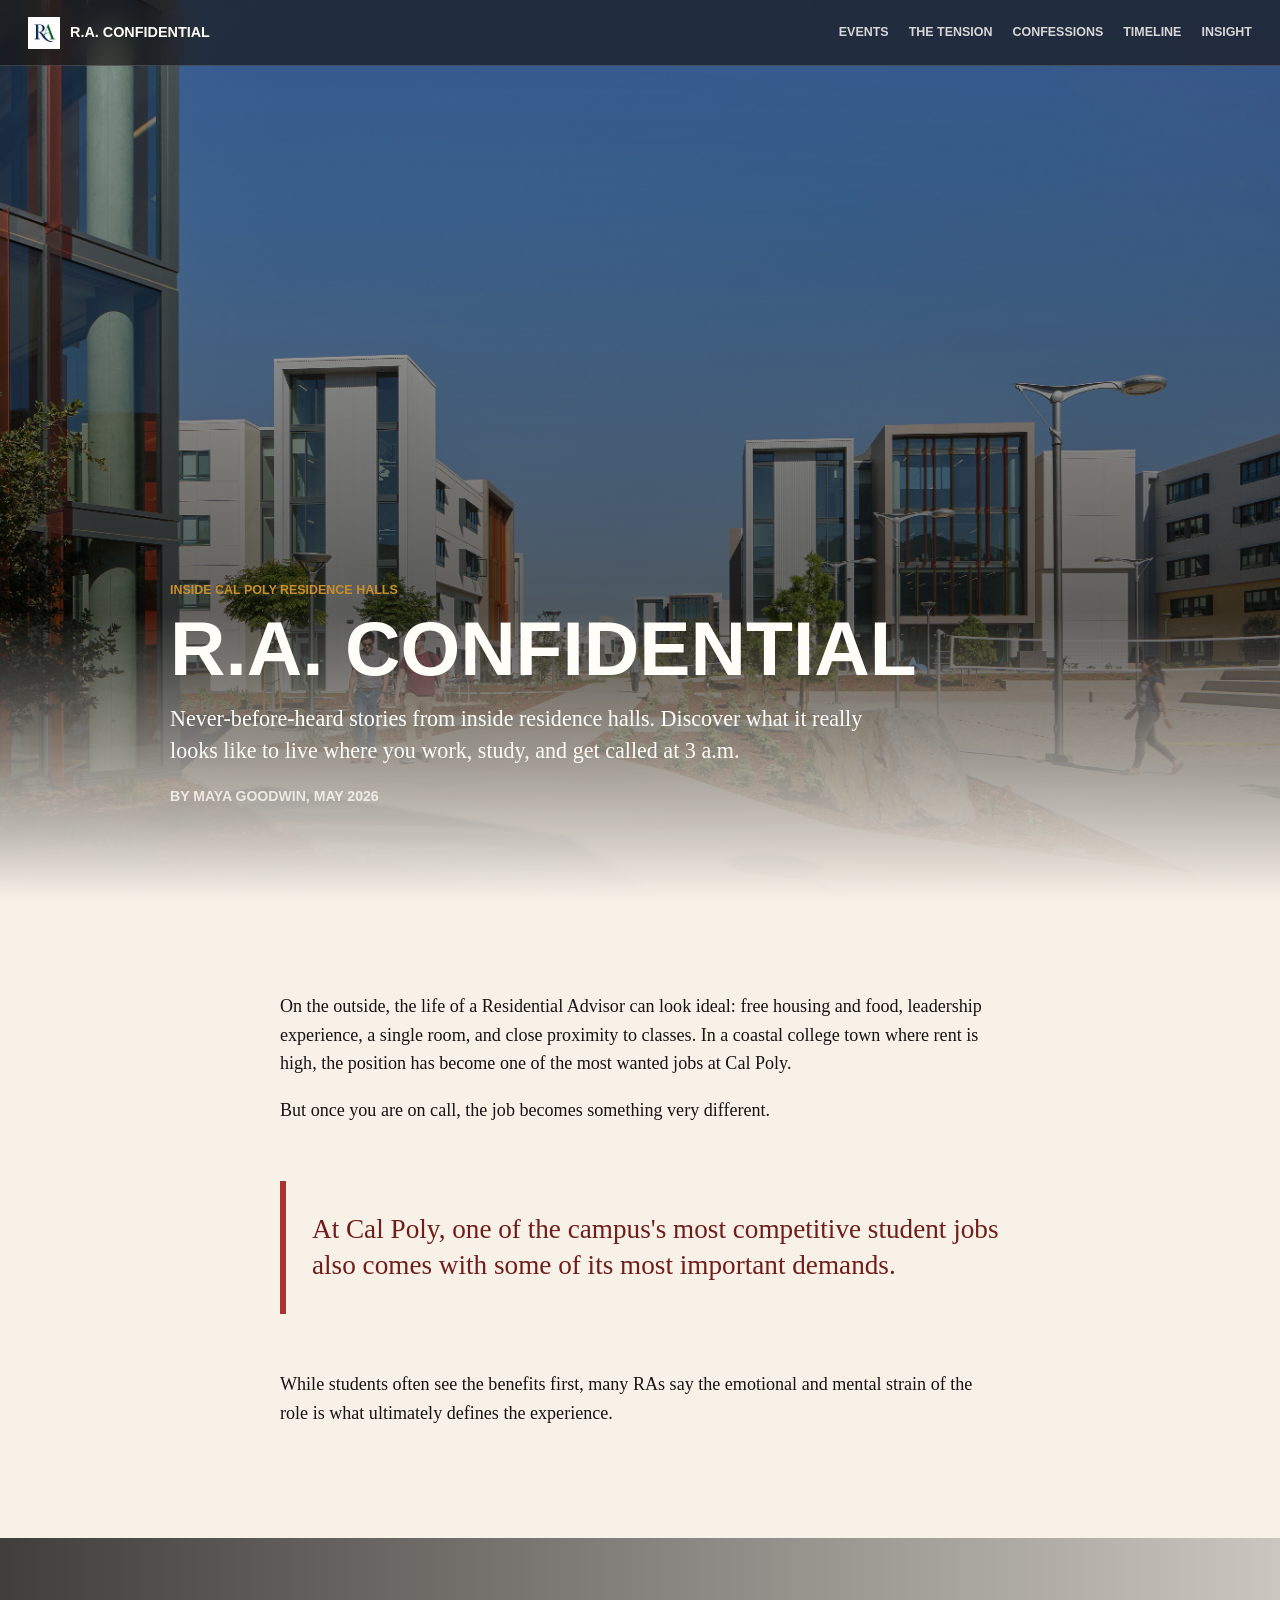
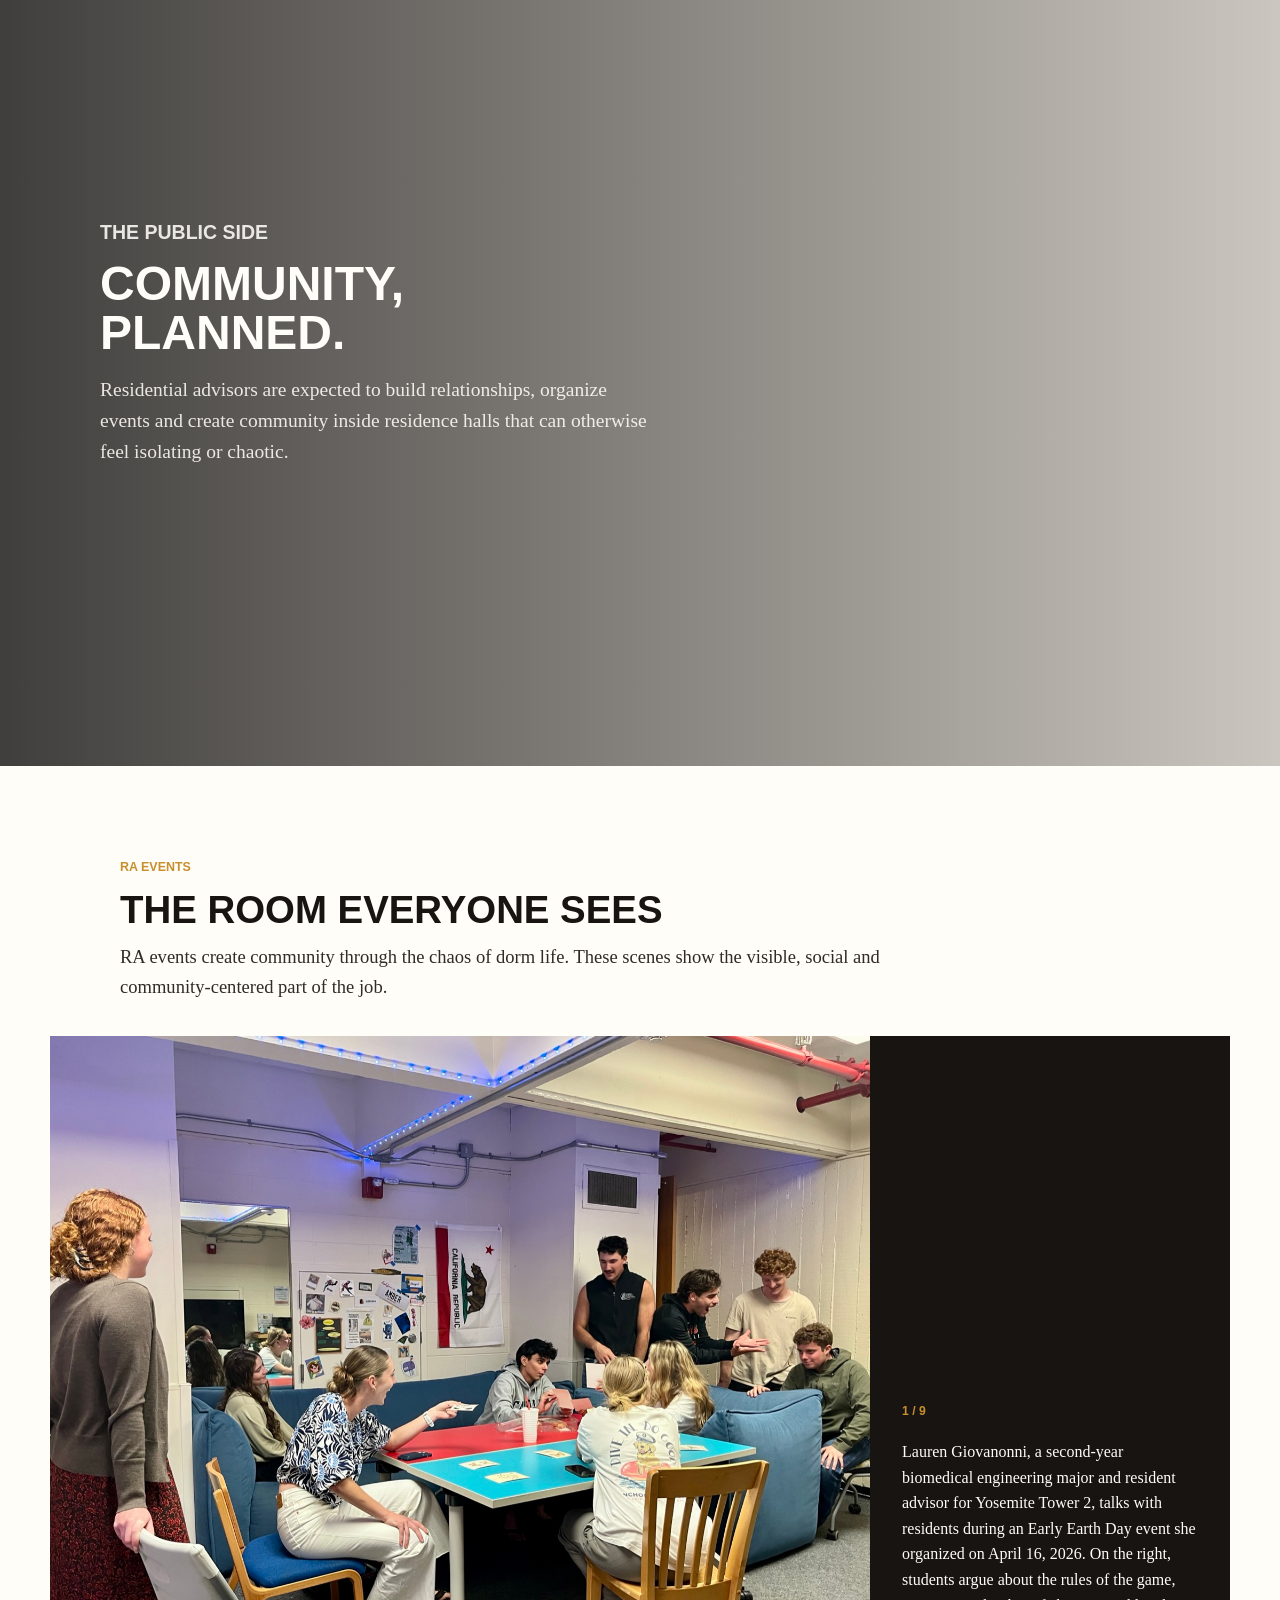
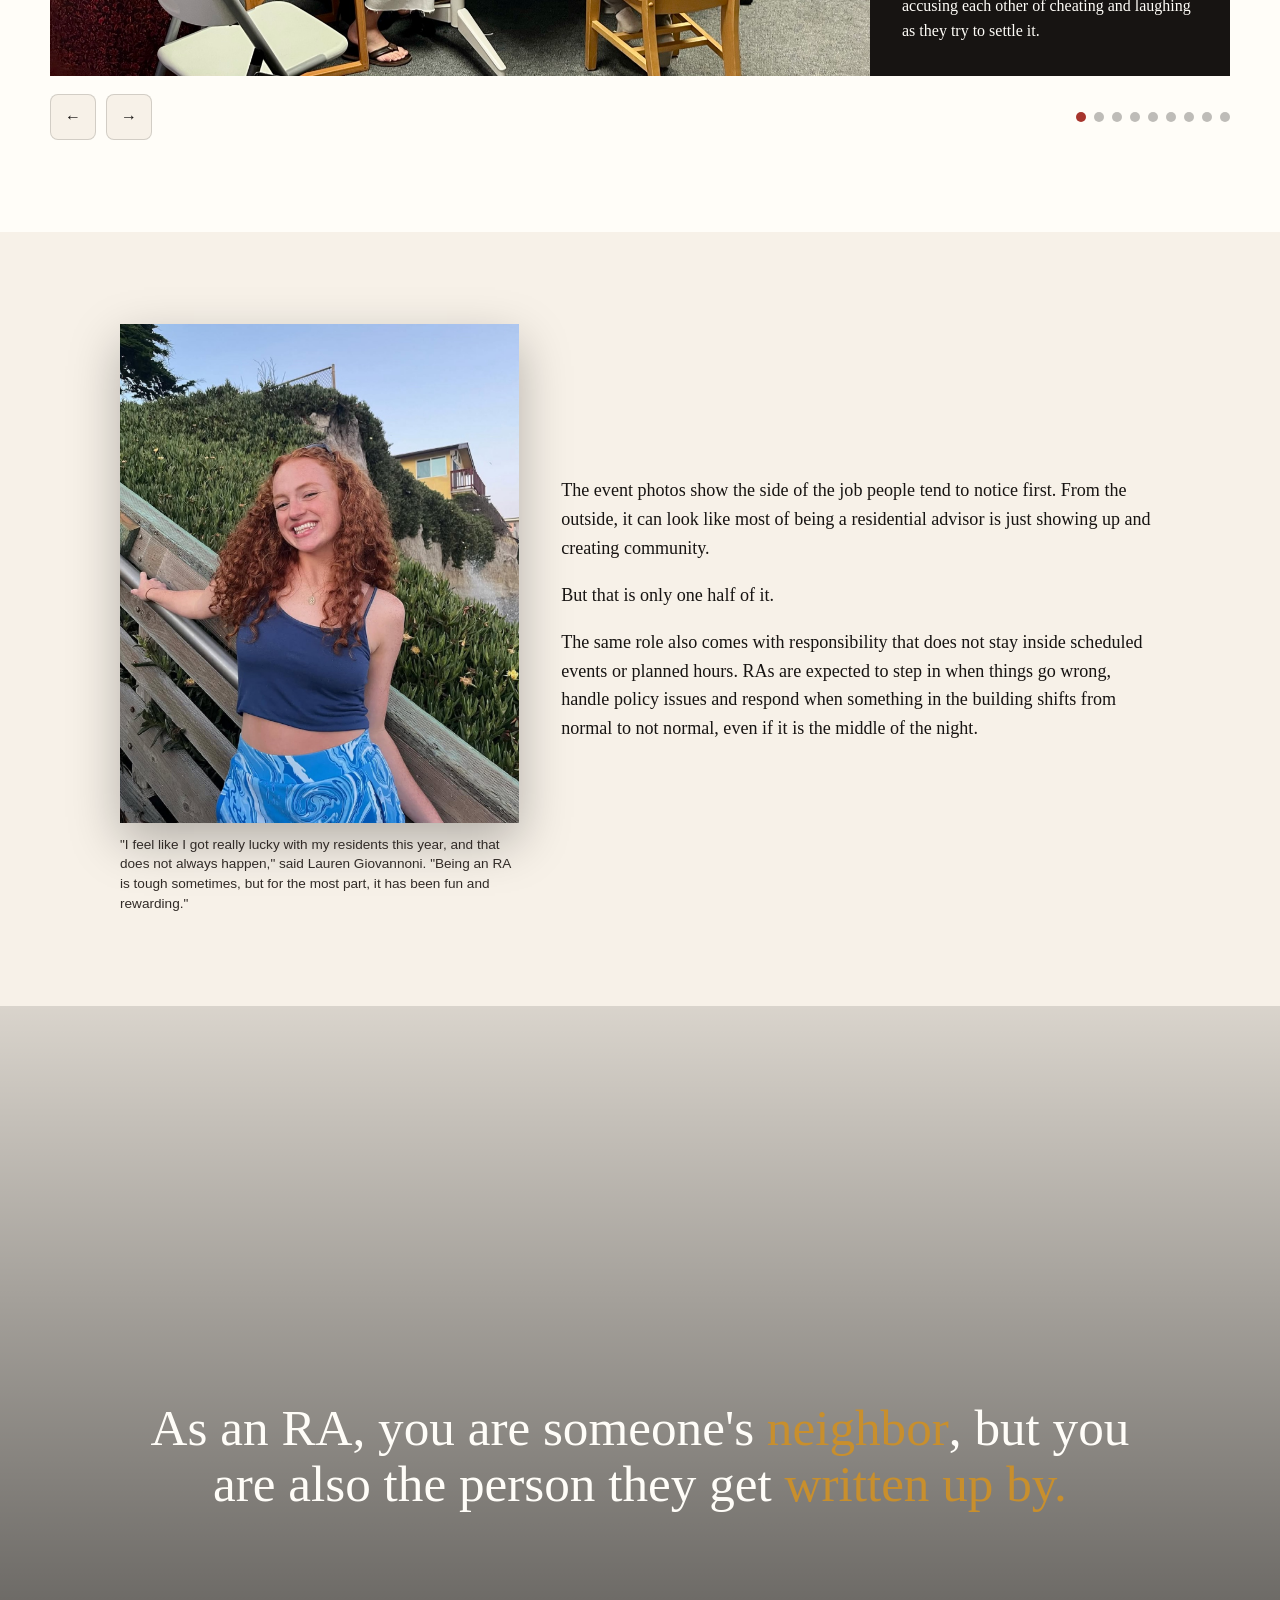
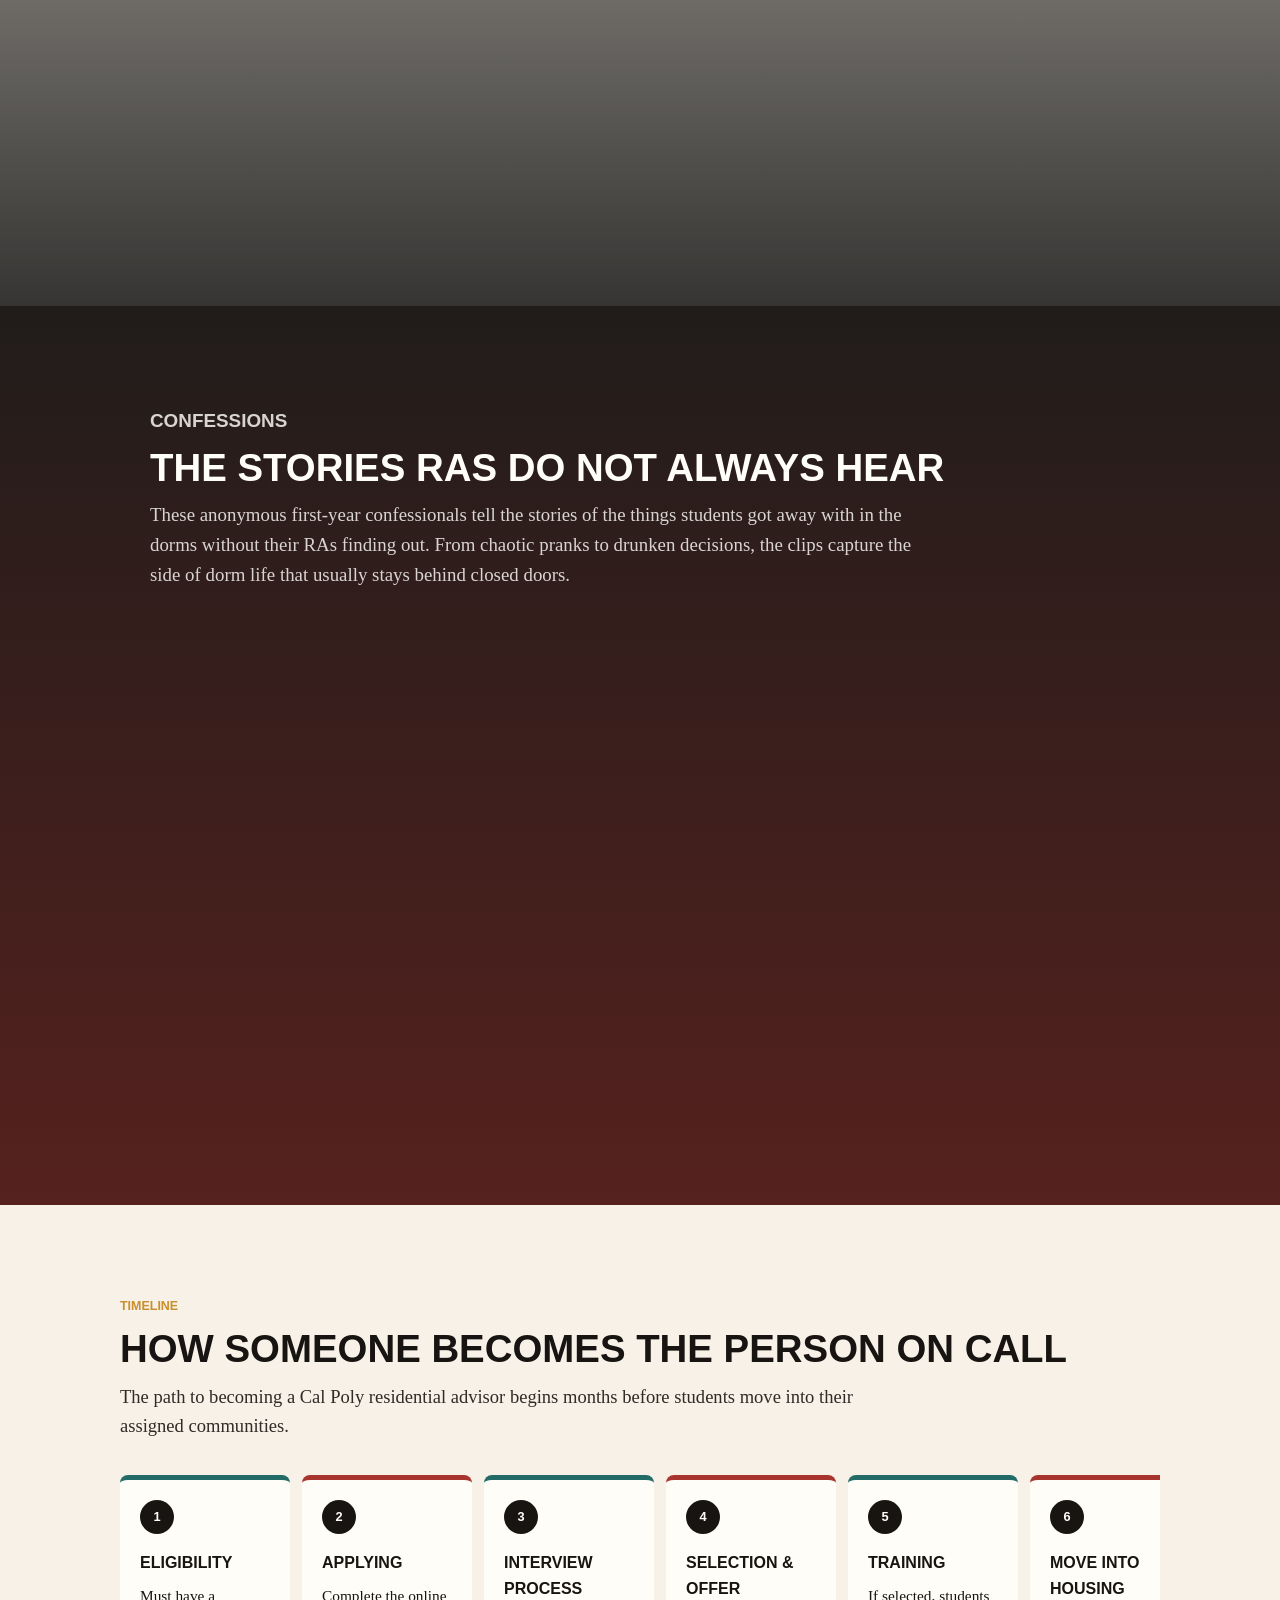
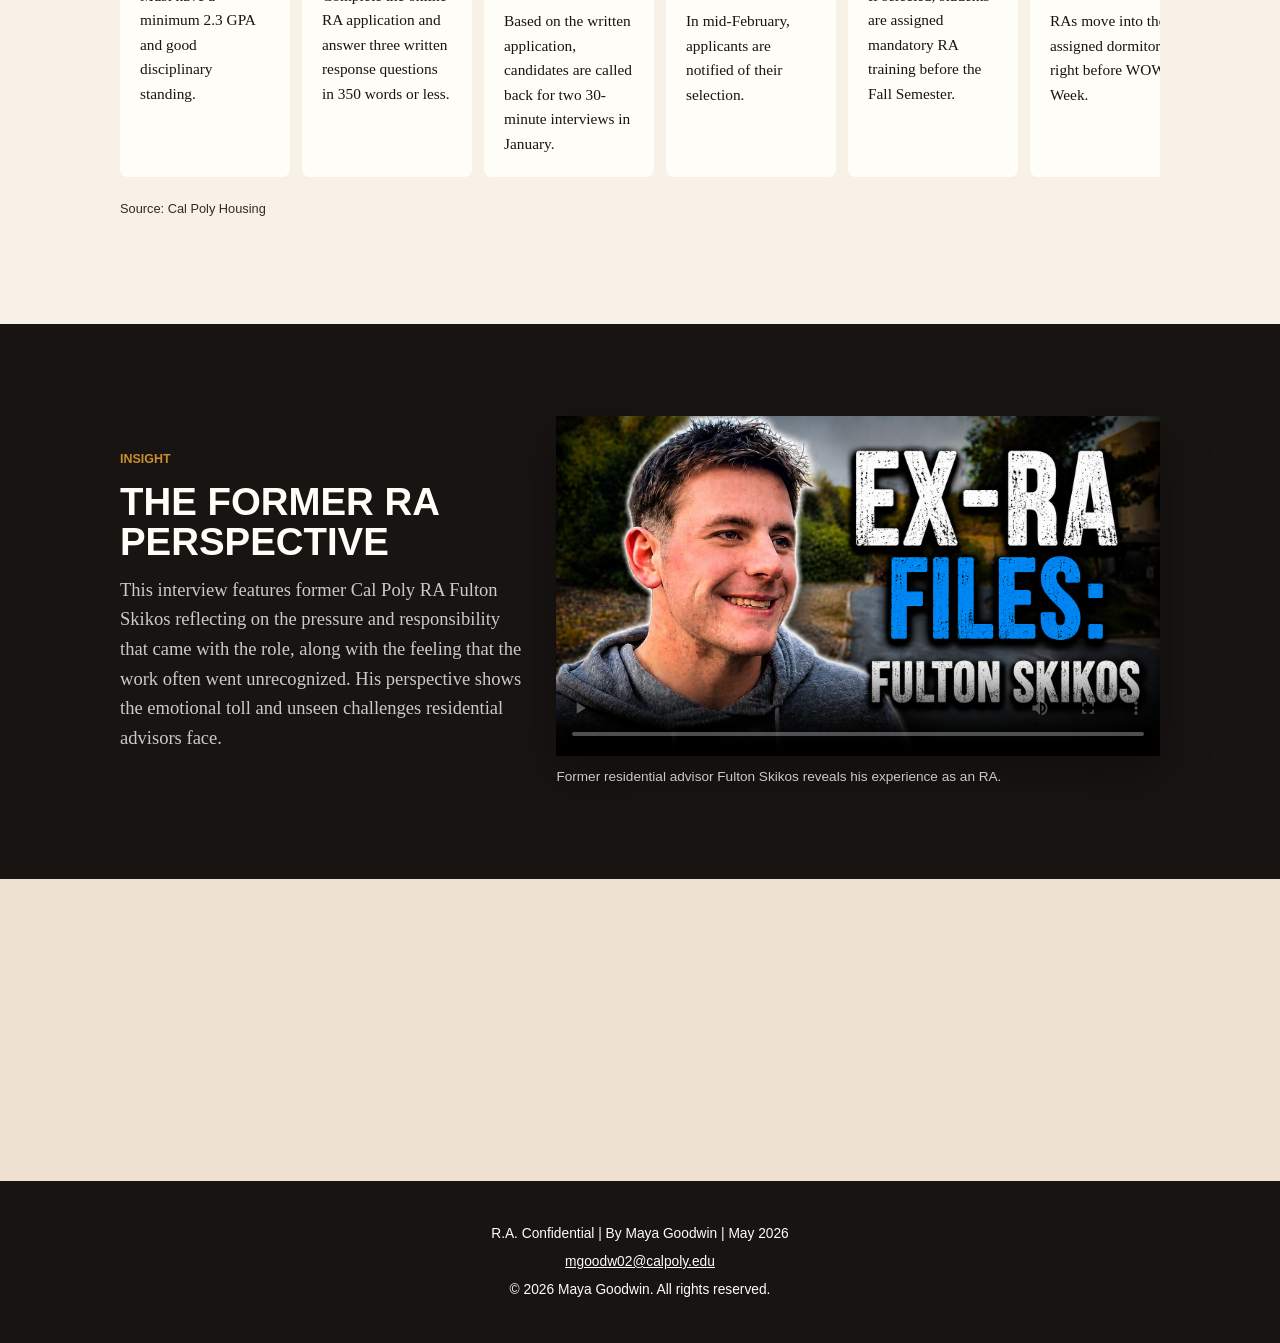
==== redesign.html @ 4d5d17d1 "Initial R.A. Confidential site" ====
<!DOCTYPE html>
<html lang="en">
<head>
  <meta charset="UTF-8">
  <meta name="viewport" content="width=device-width, initial-scale=1.0">
  <title>R.A. Confidential | Redesign</title>
  <link rel="icon" type="image/png" href="Logo.png">
  <style>
    :root {
      --ink: #171412;
      --soft-ink: #312b27;
      --paper: #f7f1e8;
      --paper-deep: #eee1d1;
      --white: #fffdf8;
      --brick: #a7352d;
      --brick-dark: #6f1e1a;
      --teal: #226b67;
      --gold: #c88f2d;
      --line: rgba(23, 20, 18, 0.16);
      --shadow: 0 18px 48px rgba(0, 0, 0, 0.28);
    }

    * { box-sizing: border-box; }
    html { scroll-behavior: smooth; }
    body {
      margin: 0;
      color: var(--ink);
      background: var(--paper);
      font-family: Georgia, "Times New Roman", serif;
      line-height: 1.6;
    }
    body.nav-open { overflow: hidden; }
    img, video { display: block; max-width: 100%; }
    a { color: inherit; }
    button { font: inherit; }

    .progress {
      position: fixed;
      inset: 0 auto auto 0;
      z-index: 80;
      width: 0;
      height: 4px;
      background: linear-gradient(90deg, var(--gold), var(--brick));
    }

    .site-nav {
      position: fixed;
      top: 0;
      left: 0;
      right: 0;
      z-index: 70;
      display: flex;
      align-items: center;
      justify-content: space-between;
      min-height: 66px;
      padding: 0 28px;
      color: var(--white);
      background: rgba(23, 20, 18, 0.64);
      backdrop-filter: blur(14px);
      border-bottom: 1px solid rgba(255, 253, 248, 0.16);
      font-family: Arial, Helvetica, sans-serif;
    }

    .brand {
      display: inline-flex;
      align-items: center;
      gap: 10px;
      font-weight: 800;
      text-transform: uppercase;
      text-decoration: none;
      font-size: 0.9rem;
      letter-spacing: 0;
    }
    .brand img {
      width: 32px;
      height: 32px;
      object-fit: contain;
      background: var(--white);
    }
    .nav-links {
      display: flex;
      align-items: center;
      gap: 20px;
      margin: 0;
      padding: 0;
      list-style: none;
      font-size: 0.78rem;
      font-weight: 700;
      text-transform: uppercase;
      letter-spacing: 0;
    }
    .nav-links a {
      text-decoration: none;
      opacity: 0.82;
    }
    .nav-links a:hover,
    .nav-links a:focus {
      opacity: 1;
      color: var(--gold);
    }
    .menu-toggle {
      display: none;
      width: 44px;
      height: 44px;
      border: 1px solid rgba(255, 253, 248, 0.34);
      border-radius: 8px;
      color: var(--white);
      background: transparent;
      cursor: pointer;
    }
    .menu-toggle span {
      display: block;
      width: 20px;
      height: 2px;
      margin: 5px auto;
      background: currentColor;
    }

    .hero {
      min-height: 100vh;
      display: grid;
      align-items: end;
      position: relative;
      isolation: isolate;
      color: var(--white);
      background-image:
        linear-gradient(180deg, rgba(0, 0, 0, 0.18), rgba(0, 0, 0, 0.78)),
        url("Herro.jpg");
      background-size: cover;
      background-position: center;
    }
    .hero::after {
      content: "";
      position: absolute;
      inset: auto 0 0;
      height: 32vh;
      z-index: -1;
      background: linear-gradient(180deg, transparent, var(--paper));
    }
    .hero-content {
      width: min(940px, calc(100% - 40px));
      margin: 0 auto;
      padding: 120px 0 92px;
    }
    .kicker,
    .section-kicker {
      margin: 0 0 12px;
      font-family: Arial, Helvetica, sans-serif;
      font-size: 0.78rem;
      font-weight: 800;
      text-transform: uppercase;
      letter-spacing: 0;
      color: var(--gold);
    }
    h1, h2, h3, p { margin-top: 0; }
    h1 {
      max-width: 820px;
      margin-bottom: 20px;
      font-family: Arial, Helvetica, sans-serif;
      font-size: 4.8rem;
      line-height: 0.92;
      font-weight: 900;
      text-transform: uppercase;
      letter-spacing: 0;
    }
    .deck {
      max-width: 700px;
      margin-bottom: 18px;
      font-size: 1.38rem;
      line-height: 1.45;
    }
    .byline {
      margin: 0;
      font-family: Arial, Helvetica, sans-serif;
      font-size: 0.88rem;
      font-weight: 700;
      text-transform: uppercase;
      letter-spacing: 0;
      color: rgba(255, 253, 248, 0.78);
    }

    .section { padding: 92px 24px; }
    .section-inner {
      width: min(1040px, 100%);
      margin: 0 auto;
    }
    .narrow {
      width: min(720px, 100%);
      margin: 0 auto;
    }
    .story-lede {
      font-size: 1.42rem;
      line-height: 1.58;
    }
    .story-text p { font-size: 1.13rem; }
    .callout {
      margin: 56px 0;
      padding: 30px 0 30px 26px;
      border-left: 6px solid var(--brick);
      font-size: 1.7rem;
      line-height: 1.35;
      color: var(--brick-dark);
    }

    .full-bleed {
      min-height: 92vh;
      display: grid;
      align-items: center;
      position: relative;
      color: var(--white);
      background-size: cover;
      background-position: center;
      background-attachment: fixed;
    }
    .full-bleed::before {
      content: "";
      position: absolute;
      inset: 0;
      background: linear-gradient(90deg, rgba(0, 0, 0, 0.74), rgba(0, 0, 0, 0.18));
    }
    .full-bleed .overlay-copy {
      position: relative;
      width: min(560px, calc(100% - 40px));
      margin-left: max(24px, calc((100vw - 1080px) / 2));
      padding: 34px 0;
    }
    .full-bleed h2 {
      margin-bottom: 16px;
      font-family: Arial, Helvetica, sans-serif;
      font-size: 3rem;
      line-height: 1.02;
      text-transform: uppercase;
      letter-spacing: 0;
    }
    .full-bleed p {
      font-size: 1.22rem;
      color: rgba(255, 253, 248, 0.88);
    }
    .public-side {
      background-image:
        linear-gradient(90deg, rgba(0, 0, 0, 0.72), rgba(0, 0, 0, 0.1)),
        url("parallax-1.jpg");
    }

    .carousel-section {
      background: var(--white);
      padding-left: 0;
      padding-right: 0;
    }
    .carousel-heading {
      width: min(1040px, calc(100% - 48px));
      margin: 0 auto 34px;
    }
    .carousel-heading h2,
    .audio-intro h2,
    .timeline h2,
    .video-section h2 {
      margin-bottom: 12px;
      font-family: Arial, Helvetica, sans-serif;
      font-size: 2.4rem;
      line-height: 1.05;
      text-transform: uppercase;
      letter-spacing: 0;
    }
    .section-intro {
      max-width: 760px;
      margin-bottom: 0;
      font-size: 1.16rem;
      color: var(--soft-ink);
    }
    .carousel-shell {
      width: min(1180px, calc(100% - 32px));
      margin: 0 auto;
    }
    .slide-stage {
      position: relative;
      overflow: hidden;
      min-height: 640px;
      background: var(--ink);
    }
    .slide {
      display: none;
      min-height: 640px;
      grid-template-columns: minmax(0, 1fr) 360px;
    }
    .slide.active { display: grid; }
    .slide img {
      width: 100%;
      height: 640px;
      object-fit: cover;
    }
    .slide-caption {
      display: flex;
      flex-direction: column;
      justify-content: flex-end;
      min-height: 640px;
      padding: 32px;
      color: var(--white);
      background: var(--ink);
    }
    .slide-caption p {
      margin: 0;
      font-size: 1rem;
    }
    .slide-count {
      margin-bottom: 18px;
      font-family: Arial, Helvetica, sans-serif;
      font-size: 0.76rem;
      font-weight: 800;
      color: var(--gold);
    }
    .carousel-controls {
      display: flex;
      align-items: center;
      justify-content: space-between;
      gap: 16px;
      padding-top: 18px;
    }
    .arrow-row { display: flex; gap: 10px; }
    .icon-btn {
      width: 46px;
      height: 46px;
      display: inline-grid;
      place-items: center;
      border: 1px solid var(--line);
      border-radius: 8px;
      color: var(--ink);
      background: var(--paper);
      cursor: pointer;
    }
    .icon-btn:hover,
    .icon-btn:focus {
      color: var(--white);
      background: var(--brick);
      border-color: var(--brick);
    }
    .dots {
      display: flex;
      flex-wrap: wrap;
      justify-content: flex-end;
      gap: 8px;
    }
    .dot {
      width: 10px;
      height: 10px;
      padding: 0;
      border: 0;
      border-radius: 50%;
      background: rgba(23, 20, 18, 0.28);
      cursor: pointer;
    }
    .dot.active { background: var(--brick); }

    .portrait-row {
      display: grid;
      grid-template-columns: minmax(0, 0.8fr) minmax(0, 1.2fr);
      gap: 42px;
      align-items: center;
    }
    .portrait-row figure { margin: 0; }
    .portrait-row img {
      width: 100%;
      aspect-ratio: 4 / 5;
      object-fit: cover;
      box-shadow: var(--shadow);
    }
    figcaption {
      margin-top: 12px;
      font-family: Arial, Helvetica, sans-serif;
      font-size: 0.85rem;
      line-height: 1.45;
      color: var(--soft-ink);
    }

    .turning-quote {
      min-height: 100vh;
      display: grid;
      place-items: center;
      padding: 90px 24px;
      position: relative;
      overflow: hidden;
      color: var(--white);
      background:
        linear-gradient(180deg, rgba(0, 0, 0, 0.12), rgba(0, 0, 0, 0.78)),
        url("parallax-3.jpg") center / cover fixed;
    }
    .turning-quote blockquote {
      width: min(980px, 100%);
      margin: 0;
      text-align: center;
      font-size: 3.2rem;
      line-height: 1.08;
    }
    .turning-quote .split {
      display: inline-block;
      color: var(--gold);
    }

    .audio-section {
      padding: 100px 24px;
      color: var(--white);
      background:
        linear-gradient(180deg, rgba(23, 20, 18, 0.96), rgba(79, 25, 22, 0.96)),
        url("story-photo.jpg") center / cover fixed;
    }
    .audio-intro {
      width: min(980px, 100%);
      margin: 0 auto 42px;
    }
    .audio-intro p {
      max-width: 780px;
      color: rgba(255, 253, 248, 0.82);
      font-size: 1.18rem;
    }
    .audio-grid {
      width: min(1040px, 100%);
      margin: 0 auto;
      display: grid;
      grid-template-columns: repeat(3, minmax(0, 1fr));
      gap: 18px;
    }
    .confession {
      min-height: 430px;
      display: flex;
      flex-direction: column;
      border: 1px solid rgba(255, 253, 248, 0.18);
      border-radius: 8px;
      overflow: hidden;
      background: rgba(255, 253, 248, 0.07);
    }
    .confession-portrait {
      height: 220px;
      background: #000;
    }
    .confession-portrait img {
      width: 100%;
      height: 100%;
      object-fit: cover;
      filter: grayscale(0.25) contrast(1.08);
    }
    .confession-body {
      flex: 1;
      display: flex;
      flex-direction: column;
      padding: 20px;
    }
    .confession h3 {
      margin: 0 0 8px;
      font-family: Arial, Helvetica, sans-serif;
      font-size: 1.15rem;
      text-transform: uppercase;
      letter-spacing: 0;
    }
    .confession p {
      margin-bottom: 22px;
      color: rgba(255, 253, 248, 0.76);
      font-size: 0.98rem;
    }
    .audio-control {
      display: flex;
      align-items: center;
      gap: 14px;
      margin-top: auto;
    }
    .play-btn {
      width: 52px;
      height: 52px;
      flex: 0 0 52px;
      display: inline-grid;
      place-items: center;
      border: 0;
      border-radius: 50%;
      color: var(--ink);
      background: var(--gold);
      cursor: pointer;
    }
    .play-btn:hover,
    .play-btn:focus {
      background: var(--white);
    }
    .wave {
      flex: 1;
      height: 40px;
      display: grid;
      grid-template-columns: repeat(18, 1fr);
      align-items: center;
      gap: 3px;
    }
    .wave span {
      display: block;
      height: 9px;
      background: rgba(255, 253, 248, 0.32);
      border-radius: 999px;
      transition: height 0.2s, background-color 0.2s;
    }
    .confession.playing .wave span {
      background: var(--gold);
      animation: pulse 0.8s infinite ease-in-out;
    }
    .confession.playing .wave span:nth-child(2n) { animation-delay: 0.14s; }
    .confession.playing .wave span:nth-child(3n) { animation-delay: 0.28s; }
    @keyframes pulse {
      0%, 100% { height: 10px; }
      50% { height: 32px; }
    }
    .progress-track {
      position: relative;
      height: 6px;
      margin-top: 18px;
      overflow: hidden;
      border-radius: 999px;
      background: rgba(255, 253, 248, 0.2);
    }
    .progress-fill {
      width: 0;
      height: 100%;
      background: var(--gold);
    }

    .timeline { background: var(--paper); }
    .timeline-track {
      display: grid;
      grid-template-columns: repeat(7, minmax(170px, 1fr));
      gap: 12px;
      margin-top: 34px;
      padding-bottom: 6px;
      overflow-x: auto;
    }
    .milestone {
      min-height: 230px;
      padding: 20px;
      border-top: 5px solid var(--teal);
      border-radius: 8px;
      background: var(--white);
    }
    .milestone:nth-child(even) { border-top-color: var(--brick); }
    .milestone-num {
      display: inline-grid;
      place-items: center;
      width: 34px;
      height: 34px;
      margin-bottom: 16px;
      border-radius: 50%;
      color: var(--white);
      background: var(--ink);
      font-family: Arial, Helvetica, sans-serif;
      font-size: 0.8rem;
      font-weight: 800;
    }
    .milestone h3 {
      margin-bottom: 8px;
      font-family: Arial, Helvetica, sans-serif;
      font-size: 1rem;
      text-transform: uppercase;
      letter-spacing: 0;
    }
    .milestone p {
      margin: 0;
      font-size: 0.96rem;
    }
    .source {
      margin-top: 16px;
      font-family: Arial, Helvetica, sans-serif;
      font-size: 0.8rem;
      color: var(--soft-ink);
    }

    .video-section {
      color: var(--white);
      background: var(--ink);
    }
    .video-layout {
      display: grid;
      grid-template-columns: minmax(0, 0.8fr) minmax(0, 1.2fr);
      gap: 34px;
      align-items: center;
    }
    .video-section .section-intro,
    .video-section figcaption {
      color: rgba(255, 253, 248, 0.78);
    }
    .video-frame { margin: 0; }
    .video-frame video {
      width: 100%;
      background: #000;
      box-shadow: var(--shadow);
    }

    .closing {
      text-align: center;
      background: var(--paper-deep);
    }
    .closing p {
      max-width: 680px;
      margin: 0 auto 18px;
      font-size: 1.3rem;
    }
    footer {
      padding: 36px 24px;
      color: var(--white);
      background: var(--ink);
      text-align: center;
      font-family: Arial, Helvetica, sans-serif;
      font-size: 0.86rem;
    }
    footer p { margin: 6px 0; }

    .reveal {
      opacity: 0;
      transform: translateY(24px);
      transition: opacity 0.7s ease, transform 0.7s ease;
    }
    .reveal.visible {
      opacity: 1;
      transform: translateY(0);
    }

    @media (max-width: 900px) {
      .site-nav { padding: 0 18px; }
      .menu-toggle { display: block; }
      .nav-links {
        position: fixed;
        top: 66px;
        left: 0;
        right: 0;
        display: none;
        flex-direction: column;
        align-items: flex-start;
        gap: 0;
        padding: 20px 24px 28px;
        background: rgba(23, 20, 18, 0.98);
      }
      .nav-links.open { display: flex; }
      .nav-links li {
        width: 100%;
        border-bottom: 1px solid rgba(255, 253, 248, 0.14);
      }
      .nav-links a {
        display: block;
        padding: 14px 0;
      }
      h1 { font-size: 3.2rem; }
      .deck { font-size: 1.14rem; }
      .full-bleed,
      .turning-quote,
      .audio-section { background-attachment: scroll; }
      .slide,
      .slide.active,
      .portrait-row,
      .audio-grid,
      .video-layout { grid-template-columns: 1fr; }
      .slide-stage,
      .slide,
      .slide-caption { min-height: 0; }
      .slide img {
        height: auto;
        aspect-ratio: 4 / 3;
      }
      .slide-caption { min-height: 260px; }
      .audio-grid { width: min(560px, 100%); }
      .turning-quote blockquote { font-size: 2.25rem; }
    }

    @media (max-width: 620px) {
      .section { padding: 70px 18px; }
      .hero-content {
        width: min(100% - 32px, 940px);
        padding-bottom: 72px;
      }
      h1 { font-size: 2.55rem; }
      .story-lede { font-size: 1.22rem; }
      .callout {
        font-size: 1.32rem;
        padding-left: 18px;
      }
      .full-bleed h2,
      .carousel-heading h2,
      .audio-intro h2,
      .timeline h2,
      .video-section h2 { font-size: 2rem; }
      .full-bleed .overlay-copy {
        width: min(100% - 36px, 560px);
        margin: 0 auto;
      }
      .carousel-heading { width: min(100% - 36px, 1040px); }
      .carousel-shell { width: min(100% - 24px, 1180px); }
      .carousel-controls {
        align-items: flex-start;
        flex-direction: column;
      }
      .dots { justify-content: flex-start; }
      .slide-caption { padding: 22px; }
      .turning-quote blockquote { font-size: 1.8rem; }
      .confession { min-height: 0; }
    }

    @media (prefers-reduced-motion: reduce) {
      html { scroll-behavior: auto; }
      .reveal,
      .confession.playing .wave span {
        animation: none;
        transition: none;
      }
    }
  </style>
</head>
<body>
  <div class="progress" id="progress"></div>

  <nav class="site-nav" aria-label="Story sections">
    <a class="brand" href="#hero" aria-label="R.A. Confidential home">
      <img src="Logo.png" alt="">
      <span>R.A. Confidential</span>
    </a>
    <button class="menu-toggle" type="button" aria-label="Open navigation" aria-expanded="false">
      <span></span>
      <span></span>
      <span></span>
    </button>
    <ul class="nav-links">
      <li><a href="#events">Events</a></li>
      <li><a href="#turn">The Tension</a></li>
      <li><a href="#confessions">Confessions</a></li>
      <li><a href="#timeline">Timeline</a></li>
      <li><a href="#insight">Insight</a></li>
    </ul>
  </nav>

  <main>
    <section class="hero" id="hero">
      <div class="hero-content reveal">
        <p class="kicker">Inside Cal Poly residence halls</p>
        <h1>R.A. Confidential</h1>
        <p class="deck">Never-before-heard stories from inside residence halls. Discover what it really looks like to live where you work, study, and get called at 3 a.m.</p>
        <p class="byline">By Maya Goodwin, May 2026</p>
      </div>
    </section>

    <section class="section story-text">
      <div class="narrow reveal">
        <p class="story-lede">On the outside, the life of a Residential Advisor can look ideal: free housing and food, leadership experience, a single room, and close proximity to classes. In a coastal college town where rent is high, the position has become one of the most wanted jobs at Cal Poly.</p>
        <p>But once you are on call, the job becomes something very different.</p>
        <blockquote class="callout">At Cal Poly, one of the campus's most competitive student jobs also comes with some of its most important demands.</blockquote>
        <p>While students often see the benefits first, many RAs say the emotional and mental strain of the role is what ultimately defines the experience.</p>
      </div>
    </section>

    <section class="full-bleed public-side" aria-label="The visible side of RA work">
      <div class="overlay-copy reveal">
        <p class="section-kicker">The public side</p>
        <h2>Community, planned.</h2>
        <p>Residential advisors are expected to build relationships, organize events and create community inside residence halls that can otherwise feel isolating or chaotic.</p>
      </div>
    </section>

    <section class="section carousel-section" id="events">
      <div class="carousel-heading reveal">
        <p class="section-kicker">RA Events</p>
        <h2>The room everyone sees</h2>
        <p class="section-intro">RA events create community through the chaos of dorm life. These scenes show the visible, social and community-centered part of the job.</p>
      </div>
      <div class="carousel-shell reveal">
        <div class="slide-stage" aria-live="polite"></div>
        <div class="carousel-controls">
          <div class="arrow-row">
            <button class="icon-btn prev-slide" type="button" aria-label="Previous photo" title="Previous photo">&#8592;</button>
            <button class="icon-btn next-slide" type="button" aria-label="Next photo" title="Next photo">&#8594;</button>
          </div>
          <div class="dots" aria-label="Photo carousel navigation"></div>
        </div>
      </div>
    </section>

    <section class="section story-text">
      <div class="section-inner portrait-row reveal">
        <figure>
          <img src="Lauren.jpg" alt="Lauren Giovanonni, a Cal Poly residential advisor">
          <figcaption>"I feel like I got really lucky with my residents this year, and that does not always happen," said Lauren Giovannoni. "Being an RA is tough sometimes, but for the most part, it has been fun and rewarding."</figcaption>
        </figure>
        <div>
          <p>The event photos show the side of the job people tend to notice first. From the outside, it can look like most of being a residential advisor is just showing up and creating community.</p>
          <p>But that is only one half of it.</p>
          <p>The same role also comes with responsibility that does not stay inside scheduled events or planned hours. RAs are expected to step in when things go wrong, handle policy issues and respond when something in the building shifts from normal to not normal, even if it is the middle of the night.</p>
        </div>
      </div>
    </section>

    <section class="turning-quote" id="turn">
      <blockquote class="reveal">As an RA, you are someone's <span class="split">neighbor</span>, but you are also the person they get <span class="split">written up by.</span></blockquote>
    </section>

    <section class="audio-section" id="confessions">
      <div class="audio-intro reveal">
        <p class="section-kicker">Confessions</p>
        <h2>The stories RAs do not always hear</h2>
        <p>These anonymous first-year confessionals tell the stories of the things students got away with in the dorms without their RAs finding out. From chaotic pranks to drunken decisions, the clips capture the side of dorm life that usually stays behind closed doors.</p>
      </div>

      <div class="audio-grid reveal">
        <article class="confession" data-still="1.jpg" data-gif="1.gif">
          <div class="confession-portrait">
            <img src="1.jpg" alt="Anonymous prankster portrait">
          </div>
          <div class="confession-body">
            <h3>Anonymous Prankster</h3>
            <p>A private dorm story from the side residents rarely tell the person on duty.</p>
            <div class="audio-control">
              <button class="play-btn" type="button" aria-label="Play Anonymous Prankster audio" title="Play">&#9658;</button>
              <div class="wave" aria-hidden="true"></div>
            </div>
            <div class="progress-track" aria-hidden="true"><div class="progress-fill"></div></div>
            <audio preload="metadata" src="1.mp3"></audio>
          </div>
        </article>

        <article class="confession" data-still="2.jpg" data-gif="2.gif">
          <div class="confession-portrait">
            <img src="2.jpg" alt="Anonymous drinker portrait">
          </div>
          <div class="confession-body">
            <h3>Anonymous Drinker</h3>
            <p>A confession that turns the hallway into a place of secrets, risks and split-second choices.</p>
            <div class="audio-control">
              <button class="play-btn" type="button" aria-label="Play Anonymous Drinker audio" title="Play">&#9658;</button>
              <div class="wave" aria-hidden="true"></div>
            </div>
            <div class="progress-track" aria-hidden="true"><div class="progress-fill"></div></div>
            <audio preload="metadata" src="2.mp3"></audio>
          </div>
        </article>

        <article class="confession" data-still="3.jpg" data-gif="3.gif">
          <div class="confession-portrait">
            <img src="3.jpg" alt="Anonymous sunbather portrait">
          </div>
          <div class="confession-body">
            <h3>Anonymous Sunbather</h3>
            <p>A lighter story that still depends on the same tension: who sees what, and who has to report it.</p>
            <div class="audio-control">
              <button class="play-btn" type="button" aria-label="Play Anonymous Sunbather audio" title="Play">&#9658;</button>
              <div class="wave" aria-hidden="true"></div>
            </div>
            <div class="progress-track" aria-hidden="true"><div class="progress-fill"></div></div>
            <audio preload="metadata" src="3.mp3"></audio>
          </div>
        </article>
      </div>
    </section>

    <section class="section timeline" id="timeline">
      <div class="section-inner reveal">
        <p class="section-kicker">Timeline</p>
        <h2>How someone becomes the person on call</h2>
        <p class="section-intro">The path to becoming a Cal Poly residential advisor begins months before students move into their assigned communities.</p>
        <div class="timeline-track" aria-label="Timeline for becoming a Cal Poly residential advisor"></div>
        <p class="source">Source: Cal Poly Housing</p>
      </div>
    </section>

    <section class="section video-section" id="insight">
      <div class="section-inner video-layout reveal">
        <div>
          <p class="section-kicker">Insight</p>
          <h2>The former RA perspective</h2>
          <p class="section-intro">This interview features former Cal Poly RA Fulton Skikos reflecting on the pressure and responsibility that came with the role, along with the feeling that the work often went unrecognized. His perspective shows the emotional toll and unseen challenges residential advisors face.</p>
        </div>
        <figure class="video-frame">
          <video controls preload="metadata" poster="Fulton.png">
            <source src="Confidential-web.m4v" type="video/mp4">
            <track src="captions.vtt" kind="captions" srclang="en" label="English" default>
            Your browser does not support video.
          </video>
          <figcaption>Former residential advisor Fulton Skikos reveals his experience as an RA.</figcaption>
        </figure>
      </div>
    </section>

    <section class="section closing">
      <div class="narrow reveal">
        <p>R.A. Confidential moves between the part of the job residents see and the parts they usually do not. The closer the reader gets to the hidden stories, the more complicated the role becomes.</p>
      </div>
    </section>
  </main>

  <footer>
    <p>R.A. Confidential | By Maya Goodwin | May 2026</p>
    <p><a href="mailto:mgoodw02@calpoly.edu">mgoodw02@calpoly.edu</a></p>
    <p>&copy; 2026 Maya Goodwin. All rights reserved.</p>
  </footer>

  <script>
    const progress = document.getElementById("progress");
    const menuToggle = document.querySelector(".menu-toggle");
    const navLinks = document.querySelector(".nav-links");
    const slideStage = document.querySelector(".slide-stage");
    const dotsWrap = document.querySelector(".dots");
    const prevSlide = document.querySelector(".prev-slide");
    const nextSlide = document.querySelector(".next-slide");

    const photoSlides = [
      {
        src: "IMG_4088 2.jpg",
        alt: "Lauren Giovanonni talking with residents at an Early Earth Day event",
        caption: "Lauren Giovanonni, a second-year biomedical engineering major and resident advisor for Yosemite Tower 2, talks with residents during an Early Earth Day event she organized on April 16, 2026. On the right, students argue about the rules of the game, accusing each other of cheating and laughing as they try to settle it."
      },
      {
        src: "IMG_4066.jpg",
        alt: "Fallon Boyle laughs with Fiona Gordon during an Early Earth Day event",
        caption: "Fallon Boyle, a first-year agricultural communications major, laughs with her neighbor Fiona Gordon, a first-year food science major, during an Early Earth Day event hosted by RA Lauren Giovanonni. Boyle holds up a sheet of nature-themed stickers, turning a treat into a sweet moment of connection between neighbors."
      },
      {
        src: "IMG_4079.jpg",
        alt: "Jackson Scott and Jack Lindley stand with Brock Muniozguren in the lounge",
        caption: "Jackson Scott and Jack Lindley, both first-year agricultural systems management majors, stand with Brock Muniozguren, a first-year forest and fire science major, in the lounge. The three laugh about a roommate laundry disaster from earlier in the week, chatting about who broke one of the communal washing machines."
      },
      {
        src: "IMG_4083.jpg",
        alt: "Early Earth Day organizer Lauren Giovanonni speaking about the event",
        caption: "I wanted to do something before Earth Day because I am actually on call that night, and a lot of my residents are busy too, said Early Earth Day organizer Lauren Giovanonni. This way people could still come, hang out and do something together without stressing about their schedules."
      },
      {
        src: "IMG_4072.jpg",
        alt: "Reese Worsdell and Rob Bautista flip through nature-themed cards",
        caption: "Reese Worsdell, a first-year animal science major, and Rob Bautista, a first-year business major, flip through nature-themed cards while talking about a possible trip to Palm Springs. Residential events like this one provide students with opportunities to converse outside of class."
      },
      {
        src: "IMG_4126.jpg",
        alt: "Jackson Scott brings out a burnt Chick-fil-A sandwich from the air fryer",
        caption: "During the event, Jackson Scott brings out the air fryer with a Chick-fil-A sandwich still inside, burnt enough to shrink the plate underneath. I love this, Giovanonni said. It is so dumb, but this is exactly what living here is like. Everyone just kind of joins in."
      },
      {
        src: "IMG_4105.jpg",
        alt: "Lauren Giovanonni and Fallon Boyle laugh together during an Early Earth Day event",
        caption: "Lauren Giovanonni, resident advisor for Yosemite Tower 2, laughs with Fallon Boyle over an inside joke the two share, breaking into laughter as Fallon tries to explain it before giving up. The initial confusion from others nearby only makes it funnier, sparking more laughter around the room."
      },
      {
        src: "IMG_4123.jpg",
        alt: "Brock Muniozguren folds a piece of paper at the Early Earth Day event",
        caption: "Brock Muniozguren, a first-year forest and fire science major, folds a piece of paper provided at the Early Earth Day event after getting back from class. I had class until 8, so I was pretty done for the day, Muniozguren said. It was nice to come back and have something going on instead of just going straight to my room."
      },
      {
        src: "IMG_3862.jpg",
        alt: "Fiona Gordon sits with her neighbors during the Early Earth Day event",
        caption: "First-year food science major Fiona Gordon glances toward the camera while sitting with her neighbors during the Early Earth Day event. The group stays at the table after their game ends, continuing their conversation after the April 16 event technically ends."
      }
    ];

    const timelineItems = [
      ["1", "Eligibility", "Must have a minimum 2.3 GPA and good disciplinary standing."],
      ["2", "Applying", "Complete the online RA application and answer three written response questions in 350 words or less."],
      ["3", "Interview Process", "Based on the written application, candidates are called back for two 30-minute interviews in January."],
      ["4", "Selection & Offer", "In mid-February, applicants are notified of their selection."],
      ["5", "Training", "If selected, students are assigned mandatory RA training before the Fall Semester."],
      ["6", "Move Into Housing", "RAs move into their assigned dormitory right before WOW Week."],
      ["7", "Begin Your Duties", "RAs begin planning future events, nightly safety checks and building community."]
    ];

    let activeSlide = 0;

    function buildCarousel() {
      slideStage.innerHTML = photoSlides.map((slide, index) => `
        <article class="slide${index === 0 ? " active" : ""}">
          <img src="${slide.src}" alt="${slide.alt}">
          <div class="slide-caption">
            <div class="slide-count">${index + 1} / ${photoSlides.length}</div>
            <p>${slide.caption}</p>
          </div>
        </article>
      `).join("");

      dotsWrap.innerHTML = photoSlides.map((_, index) => `
        <button class="dot${index === 0 ? " active" : ""}" type="button" aria-label="Show photo ${index + 1}"></button>
      `).join("");

      document.querySelectorAll(".dot").forEach((dot, index) => {
        dot.addEventListener("click", () => renderSlide(index));
      });
    }

    function buildTimeline() {
      document.querySelector(".timeline-track").innerHTML = timelineItems.map(([num, title, text]) => `
        <article class="milestone">
          <span class="milestone-num">${num}</span>
          <h3>${title}</h3>
          <p>${text}</p>
        </article>
      `).join("");
    }

    function renderSlide(index) {
      const slides = Array.from(document.querySelectorAll(".slide"));
      activeSlide = (index + slides.length) % slides.length;
      slides.forEach((slide, slideIndex) => {
        slide.classList.toggle("active", slideIndex === activeSlide);
      });
      document.querySelectorAll(".dot").forEach((dot, dotIndex) => {
        dot.classList.toggle("active", dotIndex === activeSlide);
        dot.setAttribute("aria-current", dotIndex === activeSlide ? "true" : "false");
      });
    }

    function updateProgress() {
      const scrollTop = window.scrollY;
      const height = document.documentElement.scrollHeight - window.innerHeight;
      const percent = height > 0 ? (scrollTop / height) * 100 : 0;
      progress.style.width = percent + "%";
    }

    function closeNav() {
      navLinks.classList.remove("open");
      document.body.classList.remove("nav-open");
      menuToggle.setAttribute("aria-expanded", "false");
    }

    buildCarousel();
    buildTimeline();

    menuToggle.addEventListener("click", () => {
      const isOpen = navLinks.classList.toggle("open");
      document.body.classList.toggle("nav-open", isOpen);
      menuToggle.setAttribute("aria-expanded", String(isOpen));
    });
    document.querySelectorAll(".nav-links a").forEach((link) => {
      link.addEventListener("click", closeNav);
    });
    prevSlide.addEventListener("click", () => renderSlide(activeSlide - 1));
    nextSlide.addEventListener("click", () => renderSlide(activeSlide + 1));

    const revealObserver = new IntersectionObserver((entries) => {
      entries.forEach((entry) => {
        if (entry.isIntersecting) {
          entry.target.classList.add("visible");
          revealObserver.unobserve(entry.target);
        }
      });
    }, { threshold: 0.16 });
    document.querySelectorAll(".reveal").forEach((element) => revealObserver.observe(element));

    document.querySelectorAll(".wave").forEach((wave) => {
      wave.innerHTML = "<span></span>".repeat(18);
    });

    const confessions = Array.from(document.querySelectorAll(".confession"));

    function setConfessionState(confession, isPlaying) {
      const button = confession.querySelector(".play-btn");
      const image = confession.querySelector(".confession-portrait img");
      confession.classList.toggle("playing", isPlaying);
      button.innerHTML = isPlaying ? "&#10074;&#10074;" : "&#9658;";
      button.title = isPlaying ? "Pause" : "Play";
      button.setAttribute("aria-label", (isPlaying ? "Pause " : "Play ") + confession.querySelector("h3").textContent + " audio");
      image.src = isPlaying ? confession.dataset.gif : confession.dataset.still;
    }

    confessions.forEach((confession) => {
      const audio = confession.querySelector("audio");
      const button = confession.querySelector(".play-btn");
      const fill = confession.querySelector(".progress-fill");
      const image = confession.querySelector(".confession-portrait img");

      button.addEventListener("click", () => {
        if (audio.paused) {
          confessions.forEach((other) => {
            const otherAudio = other.querySelector("audio");
            if (otherAudio !== audio) {
              otherAudio.pause();
              setConfessionState(other, false);
            }
          });
          audio.play();
        } else {
          audio.pause();
        }
      });

      audio.addEventListener("play", () => setConfessionState(confession, true));
      audio.addEventListener("pause", () => setConfessionState(confession, false));
      audio.addEventListener("ended", () => {
        setConfessionState(confession, false);
        fill.style.width = "0%";
      });
      audio.addEventListener("timeupdate", () => {
        const percent = audio.duration ? (audio.currentTime / audio.duration) * 100 : 0;
        fill.style.width = percent + "%";
      });
      image.addEventListener("mouseenter", () => {
        if (audio.paused) image.src = confession.dataset.gif;
      });
      image.addEventListener("mouseleave", () => {
        if (audio.paused) image.src = confession.dataset.still;
      });
    });

    window.addEventListener("scroll", updateProgress, { passive: true });
    window.addEventListener("resize", updateProgress);
    updateProgress();
  </script>
</body>
</html>
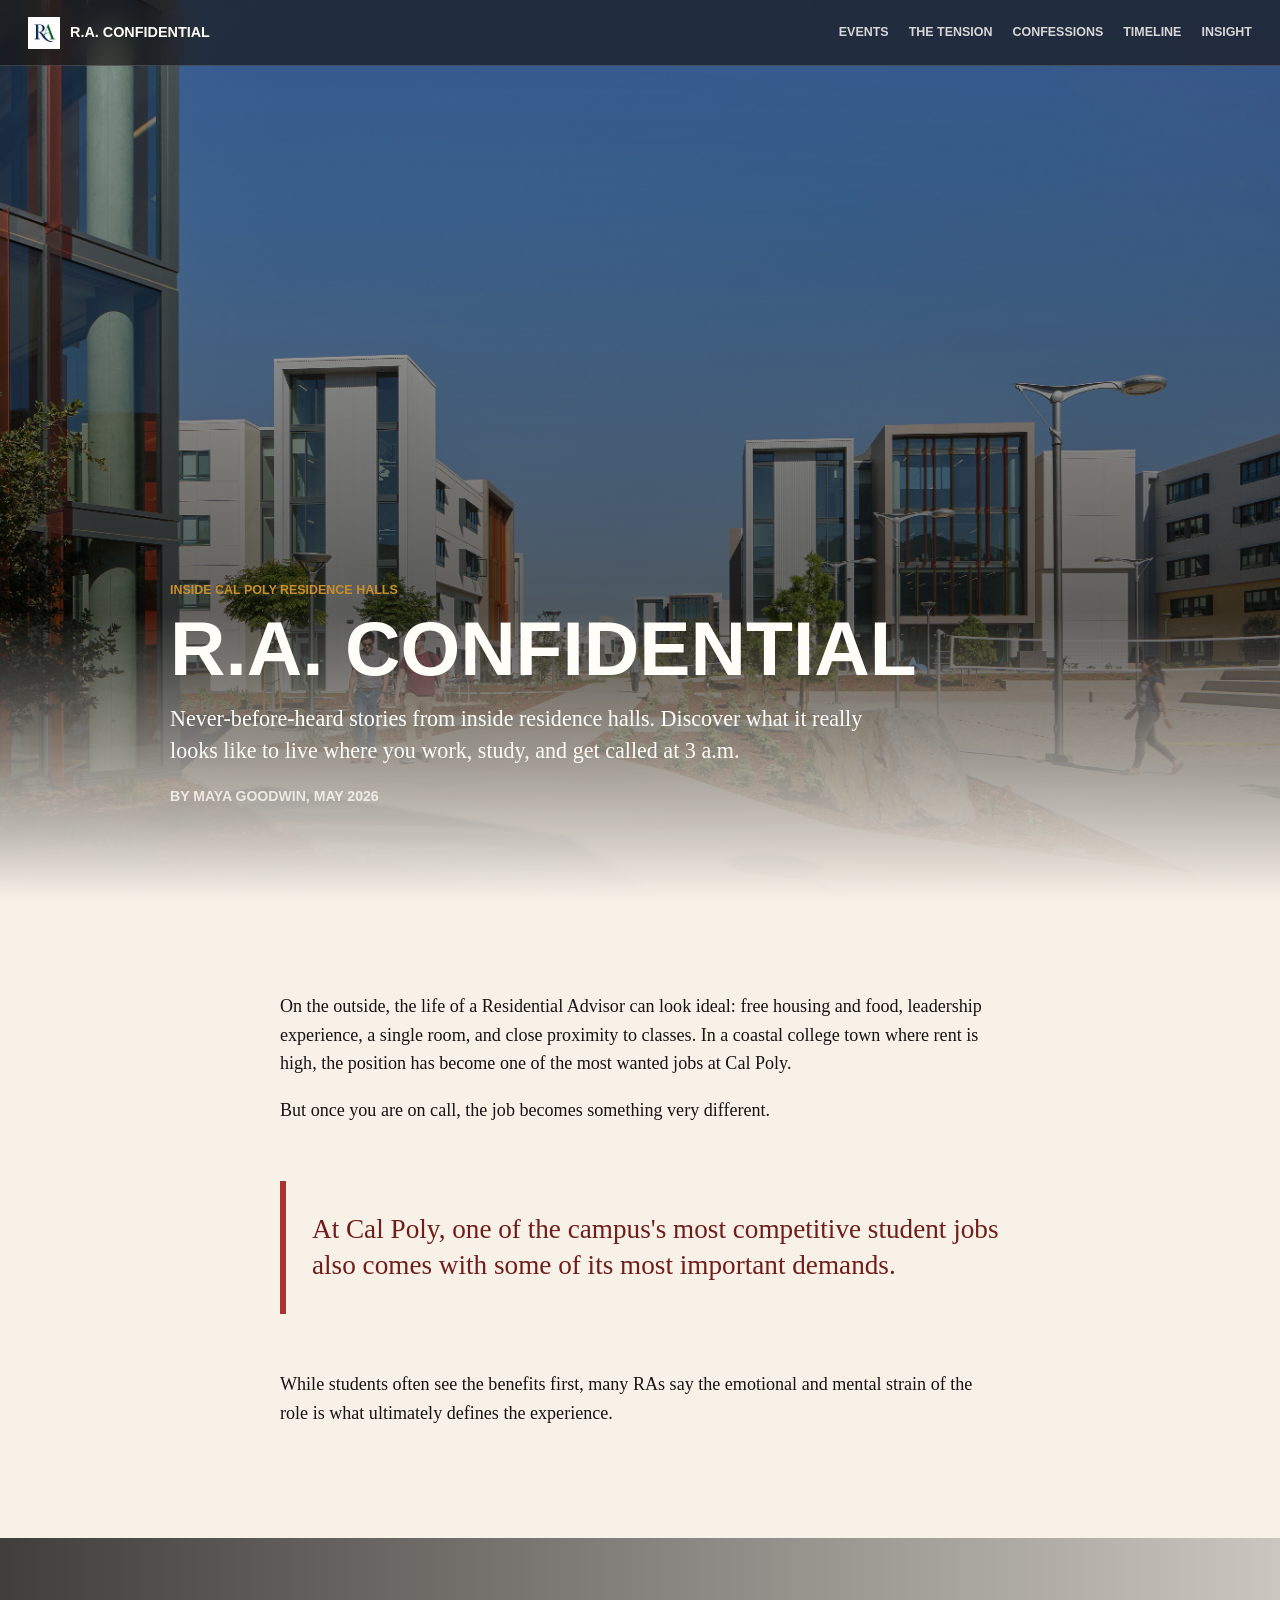
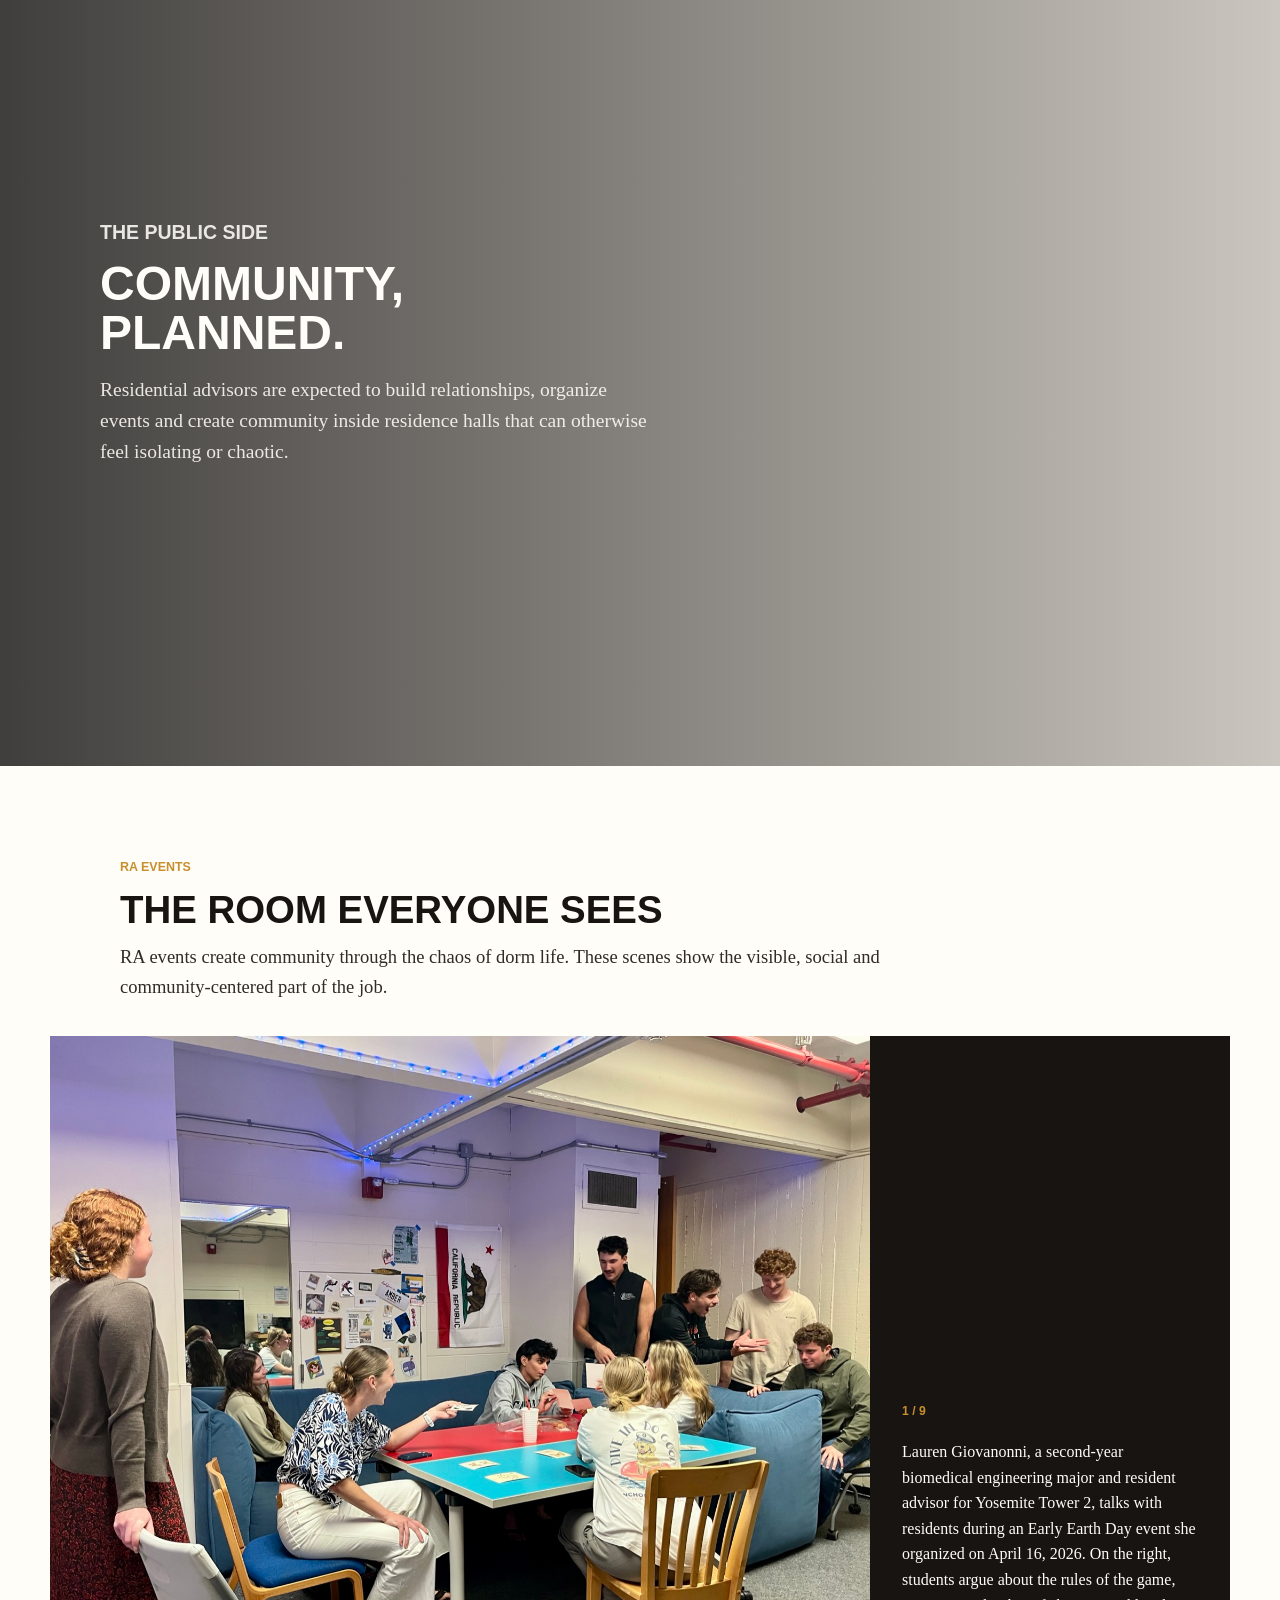
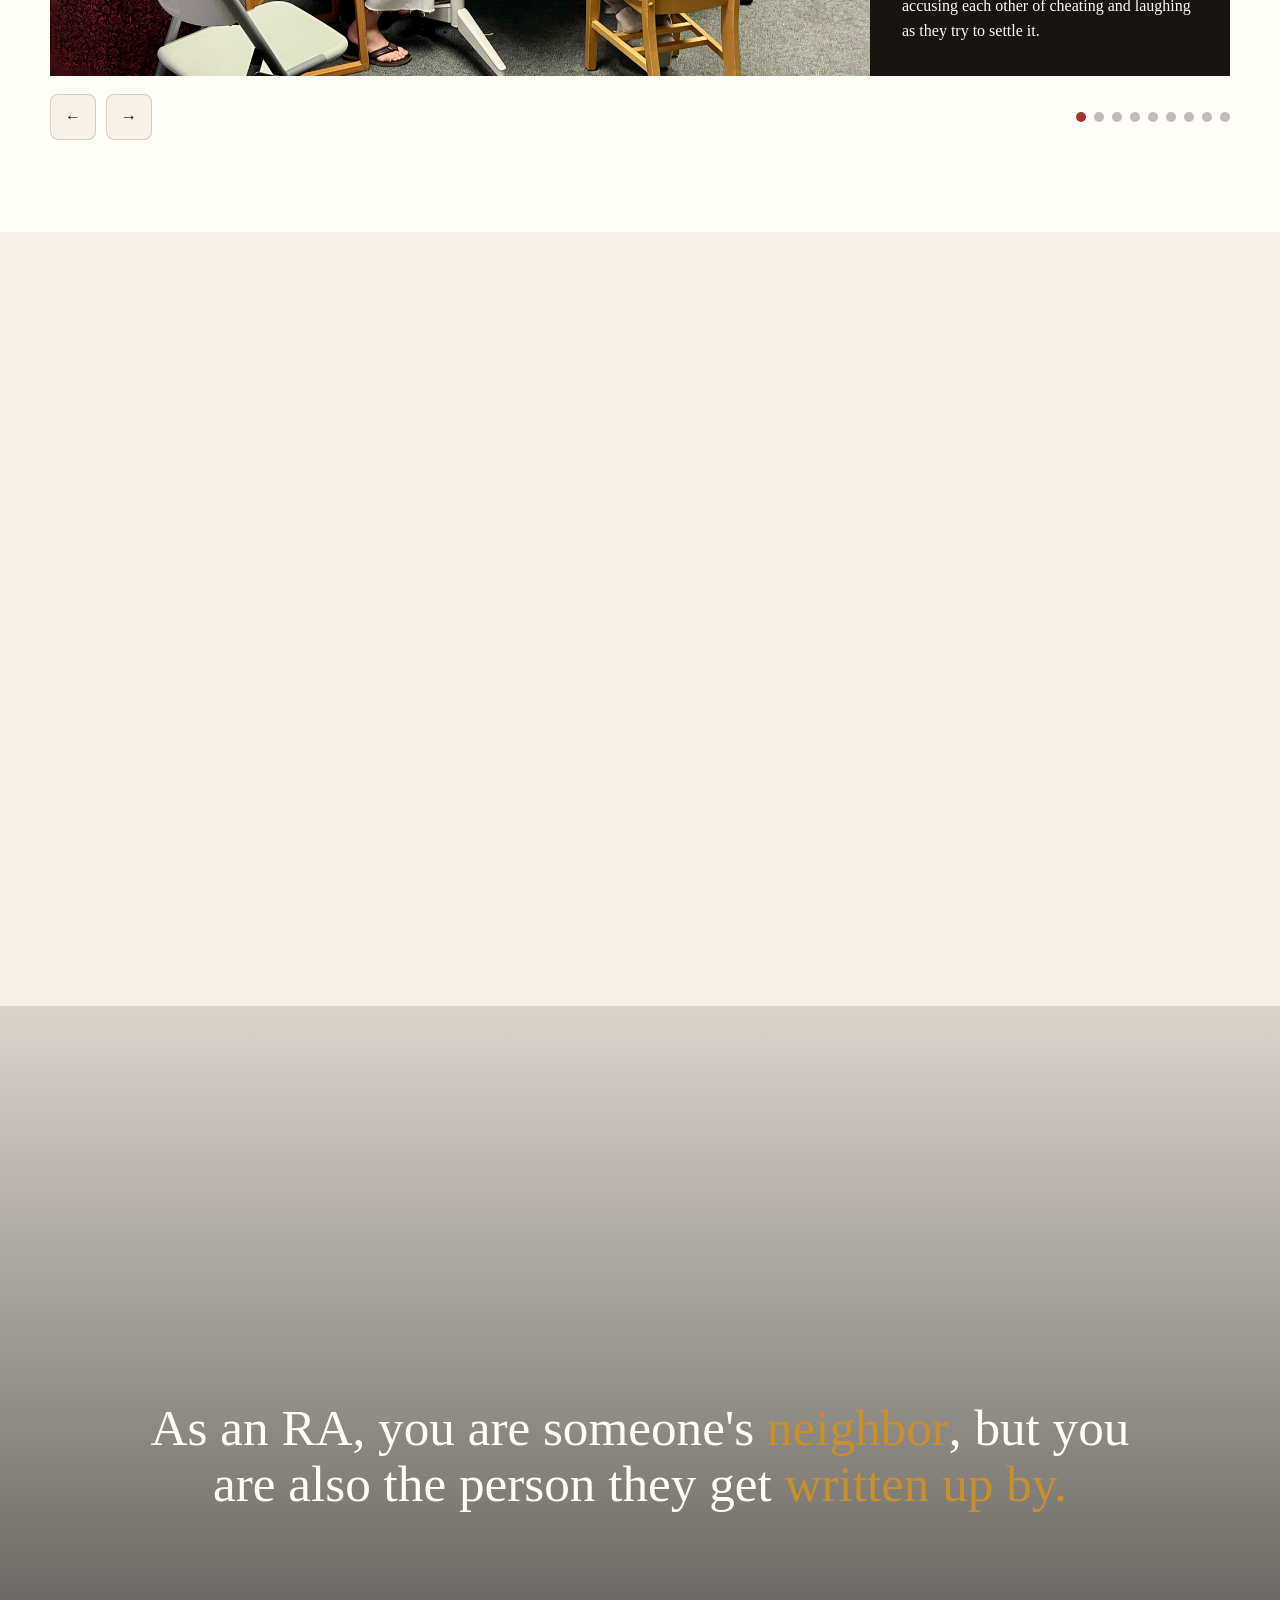
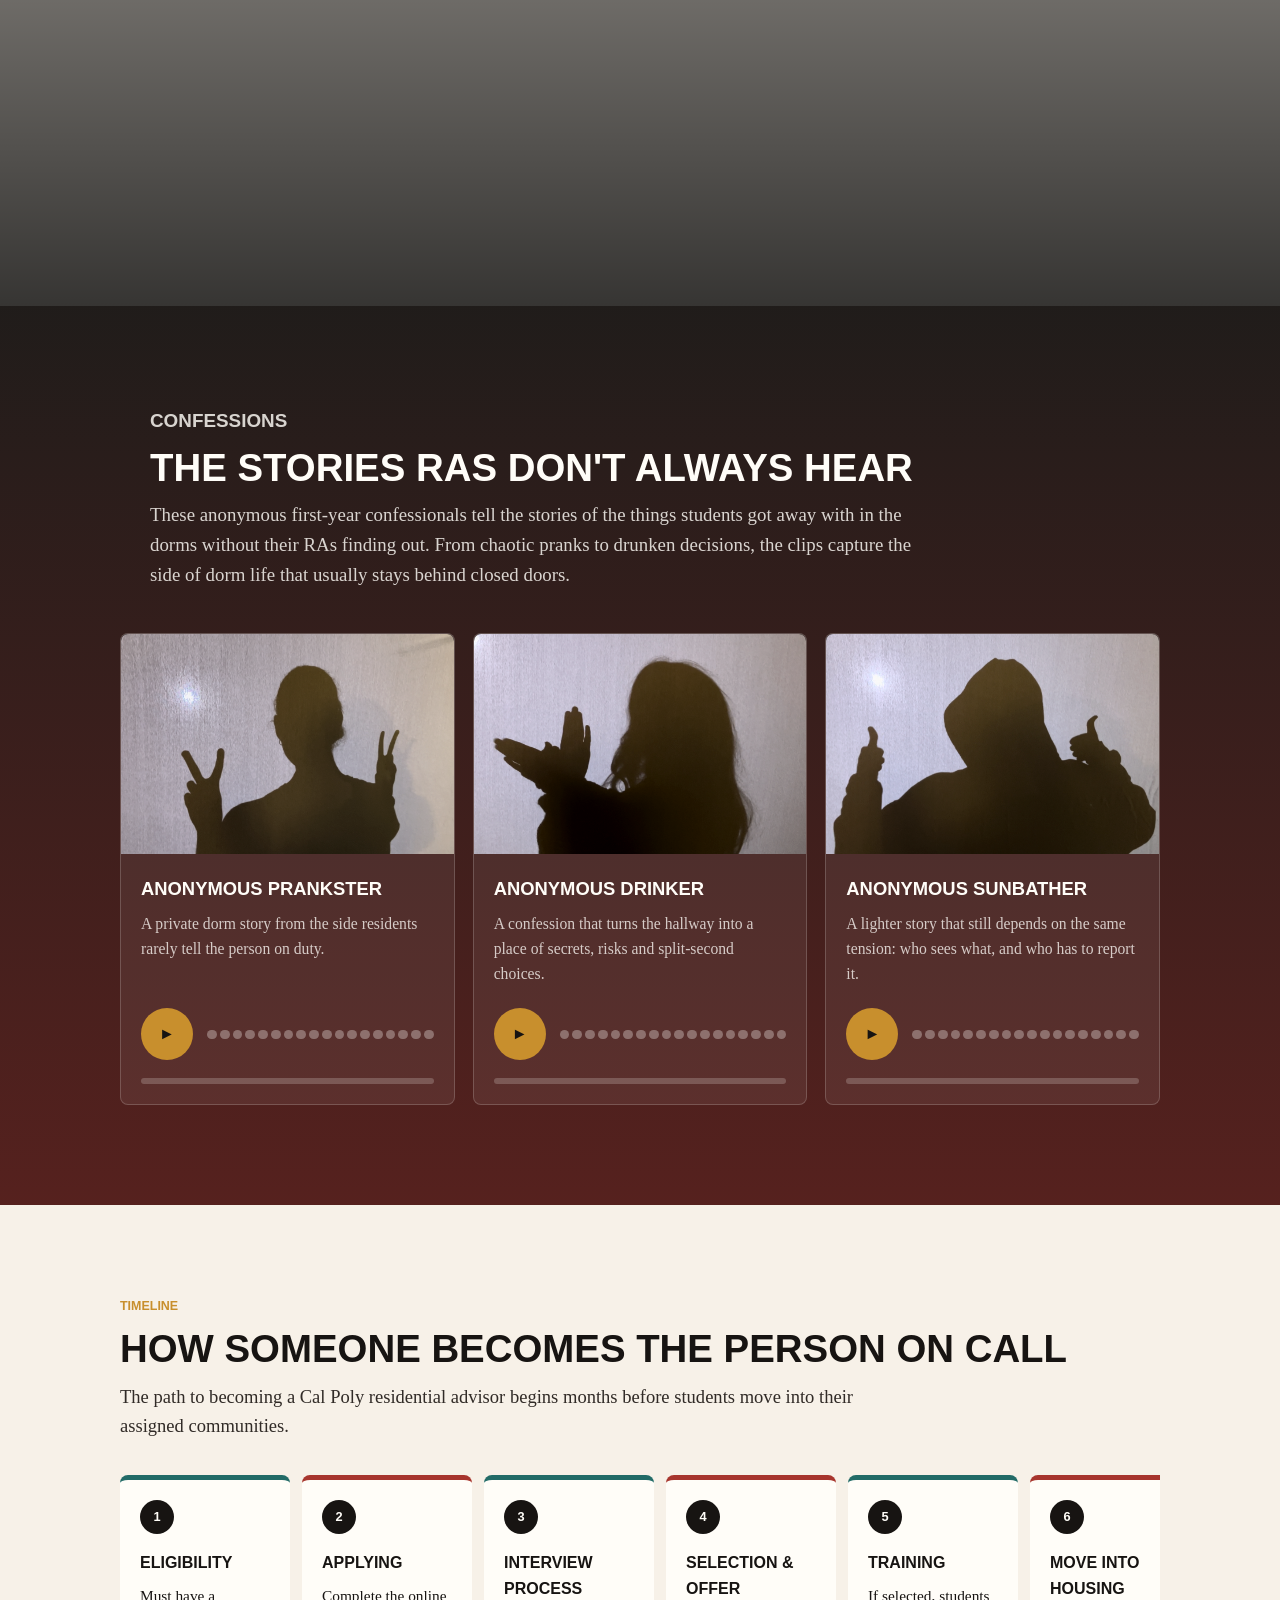
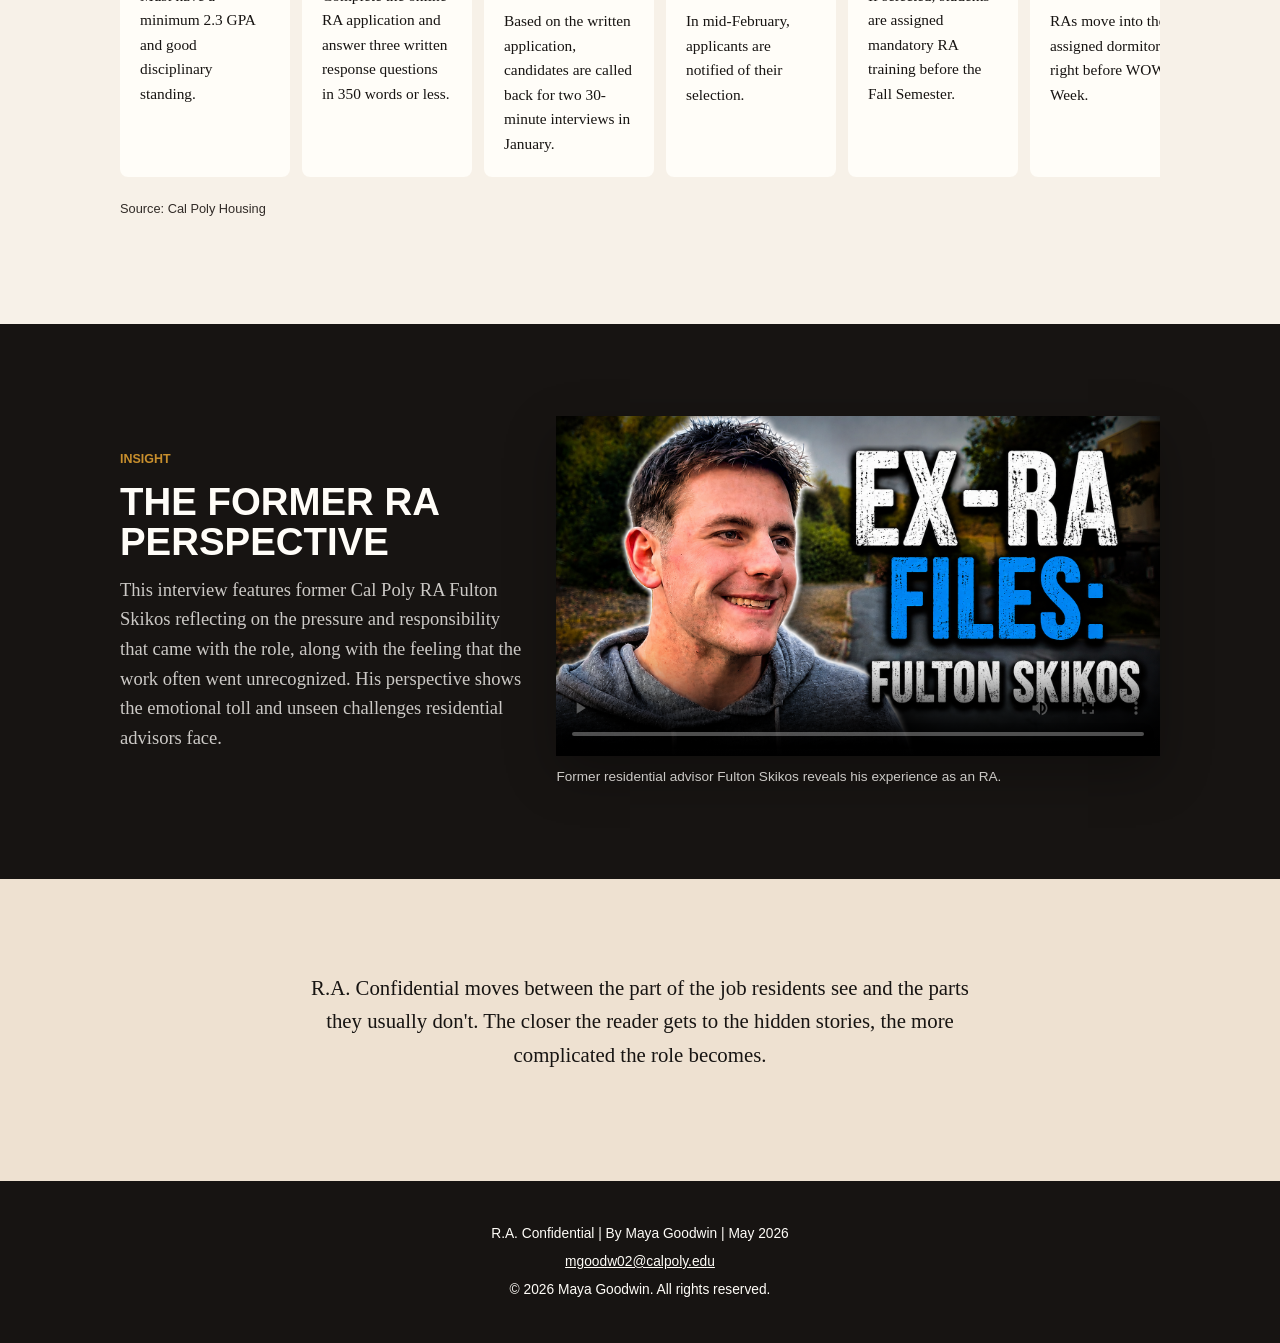
==== commit 6e54a5b9: "Use first redesign as homepage" ====
--- a/redesign.html
+++ b/redesign.html
@@ -792,7 +792,7 @@
     <section class="audio-section" id="confessions">
       <div class="audio-intro reveal">
         <p class="section-kicker">Confessions</p>
-        <h2>The stories RAs do not always hear</h2>
+        <h2>The stories RAs don't always hear</h2>
         <p>These anonymous first-year confessionals tell the stories of the things students got away with in the dorms without their RAs finding out. From chaotic pranks to drunken decisions, the clips capture the side of dorm life that usually stays behind closed doors.</p>
       </div>
 
@@ -877,7 +877,7 @@
 
     <section class="section closing">
       <div class="narrow reveal">
-        <p>R.A. Confidential moves between the part of the job residents see and the parts they usually do not. The closer the reader gets to the hidden stories, the more complicated the role becomes.</p>
+        <p>R.A. Confidential moves between the part of the job residents see and the parts they usually don't. The closer the reader gets to the hidden stories, the more complicated the role becomes.</p>
       </div>
     </section>
   </main>
